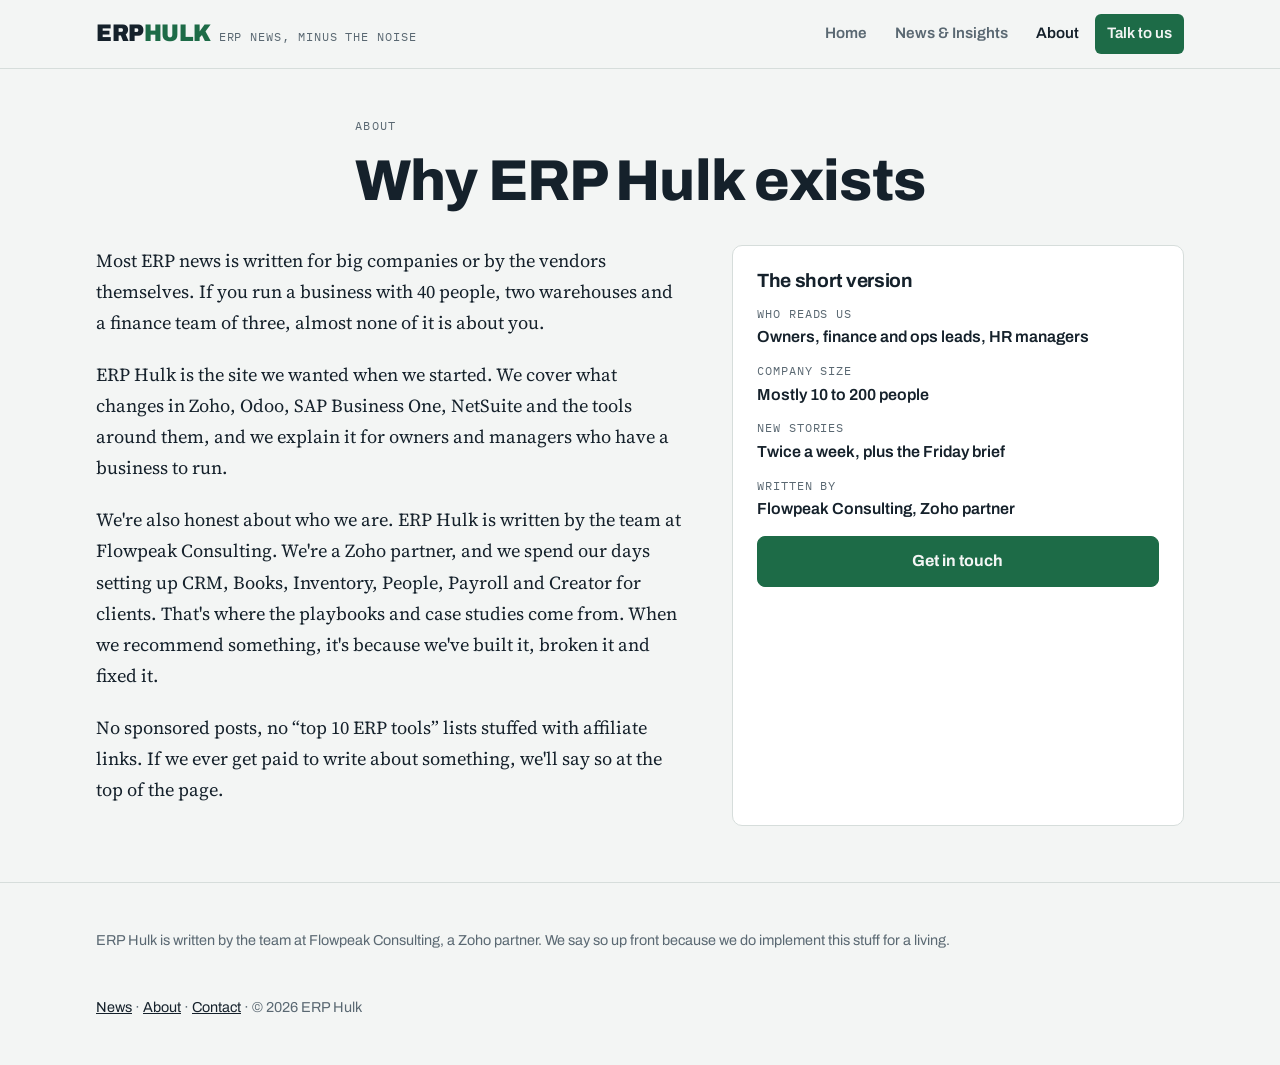
==== about.html @ 2a6e20d2 "Launch ERP Hulk site v1 Co-Authored-By: Claude Opus 5.5 <noreply@anthropic.com> Claude-Session: http" ====
<!doctype html> <html lang='en'> <head> <meta charset='utf-8'> <meta name='viewport' content='width=device-width, initial-scale=1, viewport-fit=cover'> <title>About · ERP Hulk</title> <meta name='description' content='Who writes ERP Hulk and why.'> <link rel='preconnect' href='https://fonts.googleapis.com'><link rel='preconnect' href='https://fonts.gstatic.com' crossorigin><link rel='stylesheet' href='https://fonts.googleapis.com/css2?family=Archivo:wdth,wght@75..125,400..900&family=IBM+Plex+Mono:wght@400;600&family=Source+Serif+4:opsz,wght@8..60,400;8..60,600&display=swap'> <link rel='stylesheet' href='styles.css'> </head> <body> <header class='site-header'><div class='wrap'> <a class='logo' href='index.html'><span class='logo-mark'>ERP<span>HULK</span></span><span class='logo-tag'>ERP news, minus the noise</span></a> <nav class='nav' aria-label='Main'><a href='index.html'>Home</a><a href='news.html'>News & Insights</a><a href='about.html' aria-current='page'>About</a><a class='nav-cta' href='contact.html'>Talk to us</a></nav> </div></header> <main> <section class='page-head'><div class='wrap' style='display:grid;gap:14px'> <span class='eyebrow'>About</span> <h1>Why ERP Hulk exists</h1> </div></section> <section><div class='wrap two-col'> <div class='prose'> <p>Most ERP news is written for big companies or by the vendors themselves. If you run a business with 40 people, two warehouses and a finance team of three, almost none of it is about you.</p> <p>ERP Hulk is the site we wanted when we started. We cover what changes in Zoho, Odoo, SAP Business One, NetSuite and the tools around them, and we explain it for owners and managers who have a business to run.</p> <p>We're also honest about who we are. ERP Hulk is written by the team at Flowpeak Consulting. We're a Zoho partner, and we spend our days setting up CRM, Books, Inventory, People, Payroll and Creator for clients. That's where the playbooks and case studies come from. When we recommend something, it's because we've built it, broken it and fixed it.</p> <p>No sponsored posts, no “top 10 ERP tools” lists stuffed with affiliate links. If we ever get paid to write about something, we'll say so at the top of the page.</p> </div> <aside class='panel'> <h3>The short version</h3> <dl> <div><dt>Who reads us</dt><dd>Owners, finance and ops leads, HR managers</dd></div> <div><dt>Company size</dt><dd>Mostly 10 to 200 people</dd></div> <div><dt>New stories</dt><dd>Twice a week, plus the Friday brief</dd></div> <div><dt>Written by</dt><dd>Flowpeak Consulting, Zoho partner</dd></div> </dl> <a class='btn btn-primary' href='contact.html'>Get in touch</a> </aside> </div></section> </main> <footer class='site-footer'><div class='wrap'> <p>ERP Hulk is written by the team at Flowpeak Consulting, a Zoho partner. We say so up front because we do implement this stuff for a living.</p> <p><a href='news.html'>News</a> · <a href='about.html'>About</a> · <a href='contact.html'>Contact</a> · © 2026 ERP Hulk</p> </div></footer> <script> document.querySelectorAll('form[data-demo]').forEach(function (f) { f.addEventListener('submit', function (e) { e.preventDefault(); var note = f.querySelector('.form-note') || f.parentElement.querySelector('.form-note'); if (note) note.textContent = f.getAttribute('data-demo'); f.reset(); }); }); var bar = document.querySelector('.filters'); if (bar) { bar.addEventListener('click', function (e) { var b = e.target.closest('button'); if (!b) return; bar.querySelectorAll('button').forEach(function (x) { x.setAttribute('aria-pressed', x === b ? 'true' : 'false'); }); var k = b.getAttribute('data-filter'); document.querySelectorAll('.list .story').forEach(function (s) { s.hidden = !(k === 'all' || s.getAttribute('data-pillar') === k); }); }); } </script> </body> </html>
---- styles.css ----
:root{--paper: #f3f5f4;--card: #ffffff;--ink: #15212b;--muted: #5a6872;--line: #d6dddb;--green: #1d6b47;--green-soft: #e1efe7;--amber: #9a5b0b;--amber-soft: #fbefdc;--font-display: 'Archivo','Arial Narrow',system-ui,sans-serif;--font-body: 'Source Serif 4',Georgia,'Times New Roman',serif;--font-ui: 'Archivo',system-ui,-apple-system,'Segoe UI',sans-serif;--font-mono: 'IBM Plex Mono',ui-monospace,Menlo,Consolas,monospace;--wrap: 1120px;}@media (prefers-color-scheme: dark){:root:not([data-theme='light']){--paper: #0f1619;--card: #162127;--ink: #e6ecea;--muted: #9aa8af;--line: #2a3a40;--green: #5fbf8d;--green-soft: #173327;--amber: #e3a54f;--amber-soft: #33270f;color-scheme: dark;}}:root[data-theme='dark']{--paper: #0f1619;--card: #162127;--ink: #e6ecea;--muted: #9aa8af;--line: #2a3a40;--green: #5fbf8d;--green-soft: #173327;--amber: #e3a54f;--amber-soft: #33270f;color-scheme: dark;}*{box-sizing: border-box;}html{-webkit-text-size-adjust: 100%;}body{margin: 0;background: var(--paper);color: var(--ink);font-family: var(--font-ui);font-size: 16px;line-height: 1.55;}img{max-width: 100%;}a{color: inherit;}a:focus-visible,button:focus-visible,input:focus-visible,select:focus-visible,textarea:focus-visible{outline: 3px solid var(--green);outline-offset: 2px;}.wrap{max-width: var(--wrap);margin: 0 auto;padding-left: max(16px,env(safe-area-inset-left,0px));padding-right: max(16px,env(safe-area-inset-right,0px));}.site-header{border-bottom: 1px solid var(--line);background: var(--paper);}.site-header .wrap{display: flex;align-items: center;justify-content: space-between;gap: 16px;flex-wrap: wrap;padding-block: 14px;}.logo{display: flex;align-items: baseline;gap: 8px;text-decoration: none;}.logo-mark{font-family: var(--font-display);font-weight: 900;font-size: 1.5rem;letter-spacing: -0.02em;font-stretch: 90%;}.logo-mark span{color: var(--green);}.logo-tag{font-family: var(--font-mono);font-size: 0.72rem;color: var(--muted);text-transform: uppercase;letter-spacing: 0.08em;}.nav{display: flex;gap: 4px;flex-wrap: wrap;}.nav a{text-decoration: none;padding: 8px 12px;border-radius: 6px;font-weight: 600;font-size: 0.95rem;color: var(--muted);}.nav a:hover{color: var(--ink);background: var(--card);}.nav a[aria-current='page']{color: var(--ink);}.nav a.nav-cta{background: var(--green);color: var(--paper);}.nav a.nav-cta:hover{background: var(--green);color: var(--paper);opacity: 0.9;}h1,h2,h3{font-family: var(--font-display);line-height: 1.1;text-wrap: balance;margin: 0;letter-spacing: -0.015em;}h1{font-size: clamp(2.1rem,5vw,3.6rem);font-weight: 800;}h2{font-size: clamp(1.4rem,2.6vw,1.9rem);font-weight: 800;}h3{font-size: 1.2rem;font-weight: 700;}.eyebrow{font-family: var(--font-mono);font-size: 0.75rem;text-transform: uppercase;letter-spacing: 0.1em;color: var(--muted);}.lede{font-family: var(--font-body);font-size: 1.2rem;color: var(--muted);max-width: 58ch;margin: 0;}.hero .wrap{display: grid;grid-template-columns: minmax(0,1.4fr) minmax(0,1fr);gap: 48px;padding-block: 56px 48px;align-items: start;}.hero-copy{display: grid;gap: 20px;min-width: 0;}.hero-actions{display: flex;gap: 12px;flex-wrap: wrap;}.btn{display: inline-flex;align-items: center;justify-content: center;gap: 8px;font-family: var(--font-ui);font-weight: 700;font-size: 1rem;padding: 12px 20px;border-radius: 8px;border: 1px solid var(--green);text-decoration: none;cursor: pointer;}.btn-primary{background: var(--green);color: var(--paper);}.btn-ghost{background: transparent;color: var(--green);}.btn:hover{opacity: 0.9;}.ledger{background: var(--card);border: 1px solid var(--line);border-radius: 10px;overflow: hidden;min-width: 0;}.ledger-head{display: flex;justify-content: space-between;gap: 12px;padding: 12px 16px;border-bottom: 2px solid var(--ink);font-family: var(--font-mono);font-size: 0.75rem;text-transform: uppercase;letter-spacing: 0.08em;}.ledger ol{list-style: none;margin: 0;padding: 0;}.ledger li{display: grid;grid-template-columns: 2.2rem minmax(0,1fr) auto;gap: 10px;padding: 12px 16px;border-bottom: 1px dashed var(--line);align-items: baseline;}.ledger li:last-child{border-bottom: 0;}.ledger .no{font-family: var(--font-mono);color: var(--muted);font-size: 0.8rem;font-variant-numeric: tabular-nums;}.ledger a{text-decoration: none;font-weight: 600;}.ledger a:hover{text-decoration: underline;}.ledger .min{font-family: var(--font-mono);font-size: 0.75rem;color: var(--muted);white-space: nowrap;font-variant-numeric: tabular-nums;}.section{padding-block: 48px;border-top: 1px solid var(--line);}.section-head{display: flex;justify-content: space-between;align-items: end;gap: 16px;flex-wrap: wrap;margin-bottom: 28px;}.section-head p{margin: 6px 0 0;color: var(--muted);}.link-arrow{font-weight: 700;color: var(--green);text-decoration: none;}.link-arrow:hover{text-decoration: underline;}.grid{display: grid;grid-template-columns: repeat(3,minmax(0,1fr));gap: 24px;}.story{display: grid;gap: 10px;align-content: start;min-width: 0;}.story h3 a{text-decoration: none;}.story h3 a:hover{text-decoration: underline;text-decoration-color: var(--green);}.story p{margin: 0;font-family: var(--font-body);color: var(--muted);}.meta{display: flex;gap: 10px;align-items: center;flex-wrap: wrap;font-family: var(--font-mono);font-size: 0.75rem;color: var(--muted);}.tag{display: inline-block;padding: 2px 8px;border-radius: 4px;background: var(--green-soft);color: var(--green);font-family: var(--font-mono);font-size: 0.72rem;text-transform: uppercase;letter-spacing: 0.06em;font-weight: 600;}.tag.amber{background: var(--amber-soft);color: var(--amber);}.story-feature{grid-column: span 2;padding: 28px;background: var(--card);border: 1px solid var(--line);border-radius: 10px;}.story-feature h3{font-size: clamp(1.4rem,2.4vw,1.8rem);}.pillars{display: grid;grid-template-columns: repeat(5,minmax(0,1fr));gap: 0;border: 1px solid var(--line);border-radius: 10px;overflow: hidden;background: var(--card);}.pillar{padding: 20px;border-right: 1px solid var(--line);display: grid;gap: 8px;align-content: start;min-width: 0;}.pillar:last-child{border-right: 0;}.pillar .tag{justify-self: start;}.pillar p{margin: 0;color: var(--muted);font-size: 0.93rem;}.band{background: var(--ink);color: var(--paper);}.band .wrap{display: grid;grid-template-columns: minmax(0,1fr) minmax(0,1fr);gap: 32px;padding-block: 48px;align-items: center;}.band p{margin: 8px 0 0;opacity: 0.8;font-family: var(--font-body);}.signup{display: flex;gap: 8px;flex-wrap: wrap;}.signup input{flex: 1 1 220px;min-width: 0;padding: 12px 14px;border-radius: 8px;border: 1px solid var(--muted);background: var(--paper);color: var(--ink);font: inherit;}.signup .btn{border-color: var(--green);}.form-note{font-family: var(--font-mono);font-size: 0.78rem;margin-top: 10px;opacity: 0.85;min-height: 1.2em;}.help-box{display: flex;justify-content: space-between;align-items: center;gap: 20px;flex-wrap: wrap;padding: 24px;border: 1px solid var(--green);border-radius: 10px;background: var(--green-soft);}.help-box p{margin: 4px 0 0;color: var(--muted);max-width: 60ch;}.article-head{padding-block: 48px 24px;display: grid;gap: 16px;max-width: 760px;}.prose{max-width: 680px;font-family: var(--font-body);font-size: 1.15rem;line-height: 1.7;padding-bottom: 48px;}.prose h2{font-size: 1.5rem;margin: 2em 0 0.5em;}.prose p,.prose ul,.prose ol{margin: 0 0 1.1em;}.prose li{margin-bottom: 0.4em;}.prose code{font-family: var(--font-mono);font-size: 0.85em;background: var(--card);border: 1px solid var(--line);padding: 1px 5px;border-radius: 4px;}.prose blockquote{margin: 1.5em 0;padding: 4px 0 4px 20px;border-left: 3px solid var(--green);color: var(--muted);font-style: italic;}.author{display: flex;gap: 14px;align-items: center;padding: 20px 0;border-top: 1px solid var(--line);border-bottom: 1px solid var(--line);margin: 32px 0;font-family: var(--font-ui);font-size: 0.95rem;}.avatar{width: 48px;height: 48px;border-radius: 50%;background: var(--green);color: var(--paper);display: grid;place-items: center;font-weight: 800;flex: none;}.filters{display: flex;gap: 8px;flex-wrap: wrap;margin-bottom: 28px;}.filters button{font: inherit;font-weight: 600;font-size: 0.9rem;padding: 8px 14px;border-radius: 999px;border: 1px solid var(--line);background: var(--card);color: var(--muted);cursor: pointer;}.filters button[aria-pressed='true']{background: var(--ink);color: var(--paper);border-color: var(--ink);}.list{display: grid;gap: 0;}.list .story{grid-template-columns: 9rem minmax(0,1fr);gap: 20px;padding: 22px 0;border-bottom: 1px solid var(--line);}.list .story .meta{flex-direction: column;align-items: start;gap: 6px;}.page-head{padding-block: 48px 32px;display: grid;gap: 14px;}.two-col{display: grid;grid-template-columns: minmax(0,1.3fr) minmax(0,1fr);gap: 48px;padding-bottom: 56px;}.two-col .prose{padding-bottom: 0;}.panel{background: var(--card);border: 1px solid var(--line);border-radius: 10px;padding: 24px;display: grid;gap: 14px;align-content: start;}.panel dl{margin: 0;display: grid;gap: 12px;}.panel dt{font-family: var(--font-mono);font-size: 0.75rem;text-transform: uppercase;letter-spacing: 0.08em;color: var(--muted);}.panel dd{margin: 2px 0 0;font-weight: 600;user-select: all;}.form{display: grid;gap: 14px;}.form label{display: grid;gap: 6px;font-weight: 600;font-size: 0.95rem;}.form input,.form select,.form textarea{font: inherit;font-weight: 400;padding: 11px 12px;border-radius: 8px;border: 1px solid var(--line);background: var(--paper);color: var(--ink);min-width: 0;}.form textarea{min-height: 120px;resize: vertical;}.site-footer{border-top: 1px solid var(--line);padding-block: 32px;color: var(--muted);font-size: 0.9rem;}.site-footer .wrap{display: flex;justify-content: space-between;gap: 16px;flex-wrap: wrap;}.site-footer a{color: var(--ink);}@media (max-width: 900px){.hero .wrap,.band .wrap,.two-col{grid-template-columns: minmax(0,1fr);gap: 32px;}.grid{grid-template-columns: repeat(2,minmax(0,1fr));}.pillars{grid-template-columns: repeat(2,minmax(0,1fr));}.pillar{border-bottom: 1px solid var(--line);}}@media (max-width: 600px){.grid,.pillars{grid-template-columns: minmax(0,1fr);}.story-feature{grid-column: auto;padding: 20px;}.pillar{border-right: 0;}.list .story{grid-template-columns: minmax(0,1fr);gap: 8px;}.list .story .meta{flex-direction: row;}.hero .wrap{padding-block: 36px;}}@media (prefers-reduced-motion: reduce){*{transition: none !important;animation: none !important;}}[hidden]{display:none !important;}
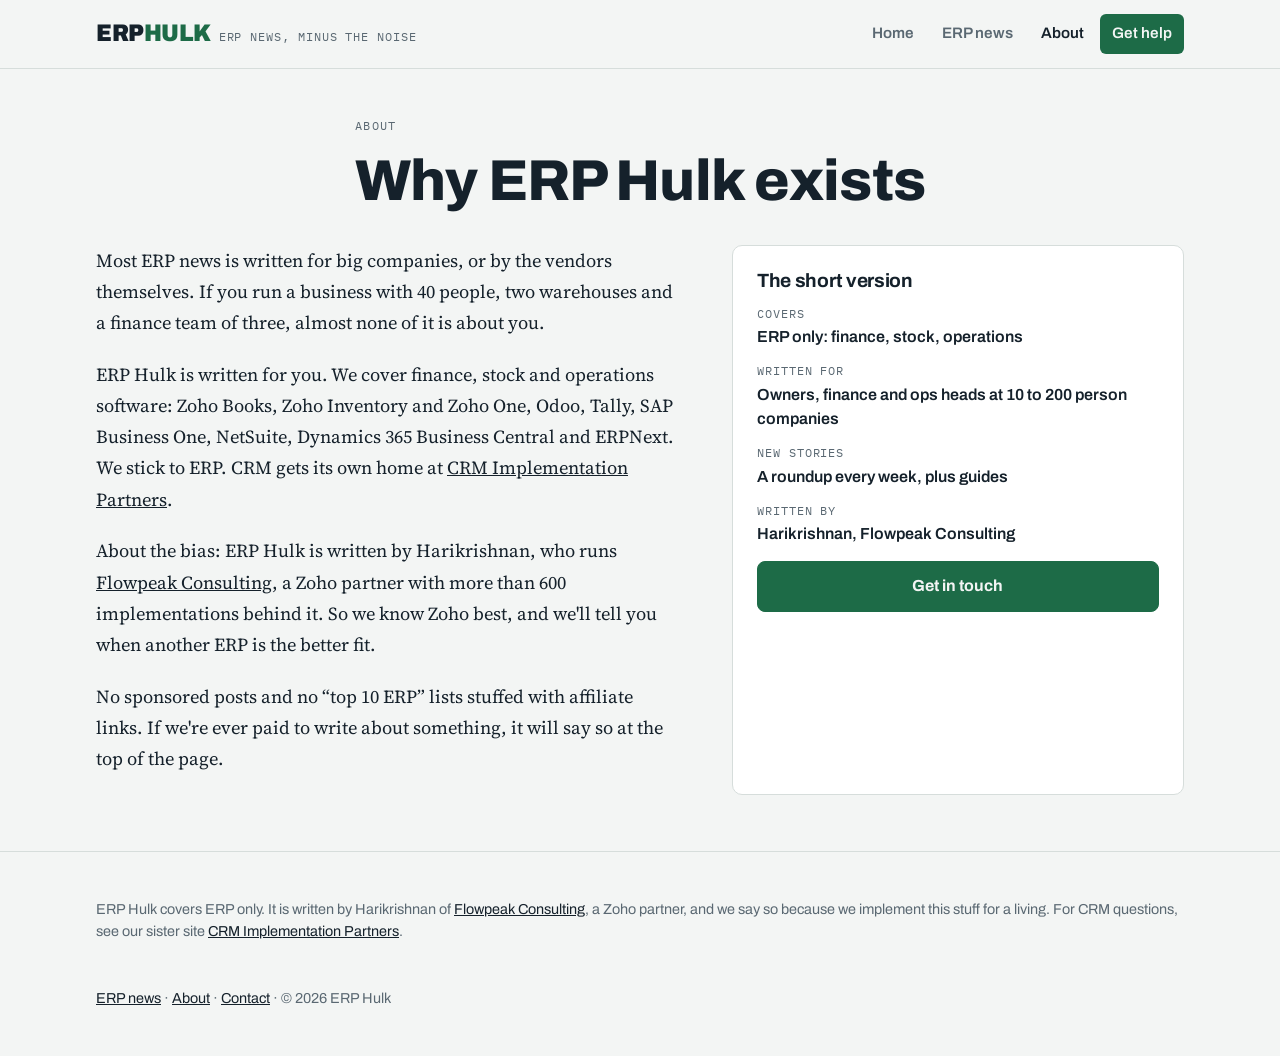
==== commit ea076b6e: "Make ERP Hulk ERP-only: weekly roundup, buying guide, Flowpeak booking links Co-Authored-By: Claude " ====
--- a/about.html
+++ b/about.html
@@ -1 +1,62 @@
-<!doctype html> <html lang='en'> <head> <meta charset='utf-8'> <meta name='viewport' content='width=device-width, initial-scale=1, viewport-fit=cover'> <title>About · ERP Hulk</title> <meta name='description' content='Who writes ERP Hulk and why.'> <link rel='preconnect' href='https://fonts.googleapis.com'><link rel='preconnect' href='https://fonts.gstatic.com' crossorigin><link rel='stylesheet' href='https://fonts.googleapis.com/css2?family=Archivo:wdth,wght@75..125,400..900&family=IBM+Plex+Mono:wght@400;600&family=Source+Serif+4:opsz,wght@8..60,400;8..60,600&display=swap'> <link rel='stylesheet' href='styles.css'> </head> <body> <header class='site-header'><div class='wrap'> <a class='logo' href='index.html'><span class='logo-mark'>ERP<span>HULK</span></span><span class='logo-tag'>ERP news, minus the noise</span></a> <nav class='nav' aria-label='Main'><a href='index.html'>Home</a><a href='news.html'>News & Insights</a><a href='about.html' aria-current='page'>About</a><a class='nav-cta' href='contact.html'>Talk to us</a></nav> </div></header> <main> <section class='page-head'><div class='wrap' style='display:grid;gap:14px'> <span class='eyebrow'>About</span> <h1>Why ERP Hulk exists</h1> </div></section> <section><div class='wrap two-col'> <div class='prose'> <p>Most ERP news is written for big companies or by the vendors themselves. If you run a business with 40 people, two warehouses and a finance team of three, almost none of it is about you.</p> <p>ERP Hulk is the site we wanted when we started. We cover what changes in Zoho, Odoo, SAP Business One, NetSuite and the tools around them, and we explain it for owners and managers who have a business to run.</p> <p>We're also honest about who we are. ERP Hulk is written by the team at Flowpeak Consulting. We're a Zoho partner, and we spend our days setting up CRM, Books, Inventory, People, Payroll and Creator for clients. That's where the playbooks and case studies come from. When we recommend something, it's because we've built it, broken it and fixed it.</p> <p>No sponsored posts, no “top 10 ERP tools” lists stuffed with affiliate links. If we ever get paid to write about something, we'll say so at the top of the page.</p> </div> <aside class='panel'> <h3>The short version</h3> <dl> <div><dt>Who reads us</dt><dd>Owners, finance and ops leads, HR managers</dd></div> <div><dt>Company size</dt><dd>Mostly 10 to 200 people</dd></div> <div><dt>New stories</dt><dd>Twice a week, plus the Friday brief</dd></div> <div><dt>Written by</dt><dd>Flowpeak Consulting, Zoho partner</dd></div> </dl> <a class='btn btn-primary' href='contact.html'>Get in touch</a> </aside> </div></section> </main> <footer class='site-footer'><div class='wrap'> <p>ERP Hulk is written by the team at Flowpeak Consulting, a Zoho partner. We say so up front because we do implement this stuff for a living.</p> <p><a href='news.html'>News</a> · <a href='about.html'>About</a> · <a href='contact.html'>Contact</a> · © 2026 ERP Hulk</p> </div></footer> <script> document.querySelectorAll('form[data-demo]').forEach(function (f) { f.addEventListener('submit', function (e) { e.preventDefault(); var note = f.querySelector('.form-note') || f.parentElement.querySelector('.form-note'); if (note) note.textContent = f.getAttribute('data-demo'); f.reset(); }); }); var bar = document.querySelector('.filters'); if (bar) { bar.addEventListener('click', function (e) { var b = e.target.closest('button'); if (!b) return; bar.querySelectorAll('button').forEach(function (x) { x.setAttribute('aria-pressed', x === b ? 'true' : 'false'); }); var k = b.getAttribute('data-filter'); document.querySelectorAll('.list .story').forEach(function (s) { s.hidden = !(k === 'all' || s.getAttribute('data-pillar') === k); }); }); } </script> </body> </html> +<!doctype html>
+<html lang="en">
+<head>
+<meta charset="utf-8">
+<meta name="viewport" content="width=device-width, initial-scale=1, viewport-fit=cover">
+<title>About · ERP Hulk</title>
+<meta name="description" content="Who writes ERP Hulk, what it covers, and where the bias lies.">
+<link rel="canonical" href="https://www.erphulk.com/about.html">
+<meta property="og:title" content="About · ERP Hulk">
+<meta property="og:description" content="Who writes ERP Hulk, what it covers, and where the bias lies.">
+<meta property="og:type" content="website">
+<link rel="preconnect" href="https://fonts.googleapis.com"><link rel="preconnect" href="https://fonts.gstatic.com" crossorigin><link rel="stylesheet" href="https://fonts.googleapis.com/css2?family=Archivo:wdth,wght@75..125,400..900&family=IBM+Plex+Mono:wght@400;600&family=Source+Serif+4:opsz,wght@8..60,400;8..60,600&display=swap">
+<link rel="stylesheet" href="styles.css">
+</head>
+<body>
+<header class="site-header"><div class="wrap">
+<a class="logo" href="index.html"><span class="logo-mark">ERP<span>HULK</span></span><span class="logo-tag">ERP news, minus the noise</span></a>
+<nav class="nav" aria-label="Main"><a href="index.html">Home</a><a href="news.html">ERP news</a><a href="about.html" aria-current="page">About</a><a class="nav-cta" href="contact.html">Get help</a></nav>
+</div></header>
+<main>
+<section class="page-head"><div class="wrap" style="display:grid;gap:14px">
+<span class="eyebrow">About</span>
+<h1>Why ERP Hulk exists</h1>
+</div></section>
+<section><div class="wrap two-col">
+<div class="prose">
+<p>Most ERP news is written for big companies, or by the vendors themselves. If you run a business with 40 people, two warehouses and a finance team of three, almost none of it is about you.</p>
+<p>ERP Hulk is written for you. We cover finance, stock and operations software: Zoho Books, Zoho Inventory and Zoho One, Odoo, Tally, SAP Business One, NetSuite, Dynamics 365 Business Central and ERPNext. We stick to ERP. CRM gets its own home at <a href="https://crmimplementationpartners.com/">CRM Implementation Partners</a>.</p>
+<p>About the bias: ERP Hulk is written by Harikrishnan, who runs <a href="https://www.flowpeakconsulting.com/">Flowpeak Consulting</a>, a Zoho partner with more than 600 implementations behind it. So we know Zoho best, and we'll tell you when another ERP is the better fit.</p>
+<p>No sponsored posts and no “top 10 ERP” lists stuffed with affiliate links. If we're ever paid to write about something, it will say so at the top of the page.</p>
+</div>
+<aside class="panel">
+<h3>The short version</h3>
+<dl>
+<div><dt>Covers</dt><dd>ERP only: finance, stock, operations</dd></div>
+<div><dt>Written for</dt><dd>Owners, finance and ops heads at 10 to 200 person companies</dd></div>
+<div><dt>New stories</dt><dd>A roundup every week, plus guides</dd></div>
+<div><dt>Written by</dt><dd>Harikrishnan, Flowpeak Consulting</dd></div>
+</dl>
+<a class="btn btn-primary" href="contact.html">Get in touch</a>
+</aside>
+</div></section>
+</main>
+<footer class="site-footer"><div class="wrap">
+<p>ERP Hulk covers ERP only. It is written by Harikrishnan of <a href="https://www.flowpeakconsulting.com/">Flowpeak Consulting</a>, a Zoho partner, and we say so because we implement this stuff for a living. For CRM questions, see our sister site <a href="https://crmimplementationpartners.com/">CRM Implementation Partners</a>.</p>
+<p><a href="news.html">ERP news</a> · <a href="about.html">About</a> · <a href="contact.html">Contact</a> · © 2026 ERP Hulk</p>
+</div></footer>
+<script>
+var bar = document.querySelector(".filters");
+if (bar) {
+  bar.addEventListener("click", function (e) {
+    var b = e.target.closest("button"); if (!b) return;
+    bar.querySelectorAll("button").forEach(function (x) { x.setAttribute("aria-pressed", x === b ? "true" : "false"); });
+    var k = b.getAttribute("data-filter");
+    document.querySelectorAll(".list .story").forEach(function (s) {
+      s.hidden = !(k === "all" || s.getAttribute("data-pillar") === k);
+    });
+  });
+}
+</script>
+</body>
+</html>
